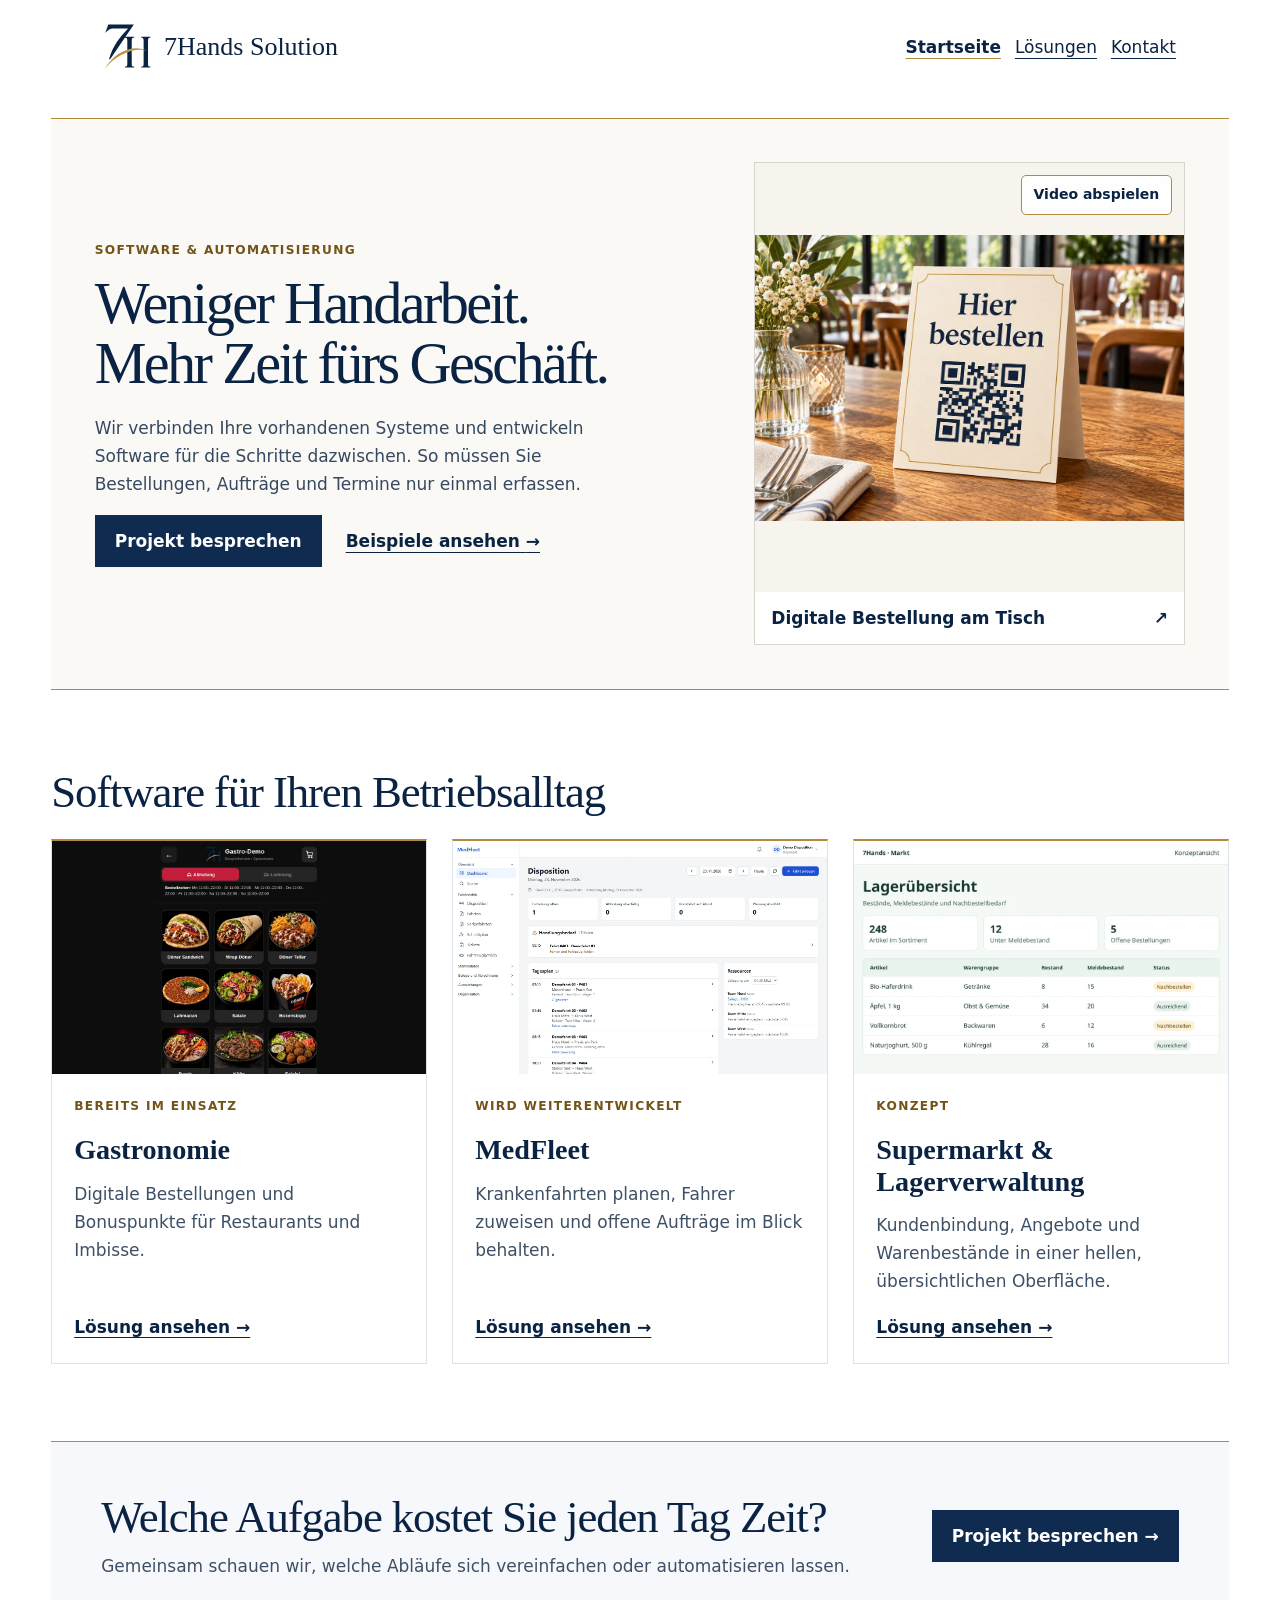
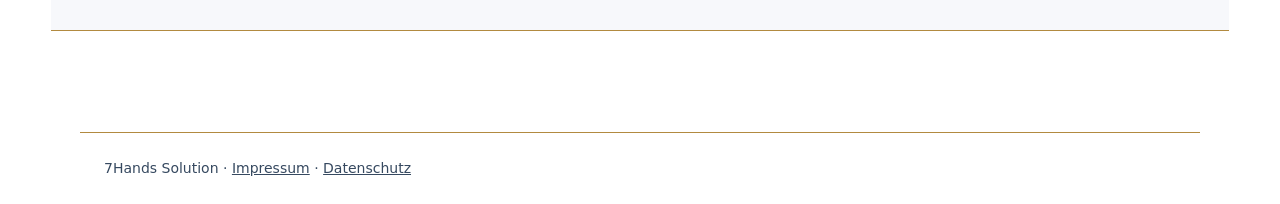
==== index.html @ b8448d6b "Clarify mobile project action and simplify public footers" ====
<!doctype html>
<html lang="de">
<head>
  <meta charset="utf-8">
  <meta name="viewport" content="width=device-width, initial-scale=1">
  <meta name="robots" content="noindex">
  <meta name="theme-color" content="#ffffff">
  <meta name="description" content="Individuelle Software und Automatisierung für Unternehmen verschiedener Branchen.">
  <title>Software & Automatisierung | 7Hands Solution</title>
  <link rel="stylesheet" href="/site.css?v=tisch9-video">
  <link rel="stylesheet" href="/home.css">
  <script src="/demos.js" defer></script>
</head>
<body>
<header>
  <a class="logo" href="/"><img src="/monogram.svg" alt="">7Hands Solution</a>
  <nav aria-label="Hauptnavigation"><a href="/" aria-current="page">Startseite</a><a href="/loesungen.html">Lösungen</a><a href="/kontakt.html">Kontakt</a></nav>
</header>
<main class="showcase">
<section class="home-hero" aria-labelledby="home-title">
    <div class="home-intro">
      <p class="kicker">Software &amp; Automatisierung</p>
      <h1 id="home-title">Weniger Handarbeit.<br>Mehr Zeit fürs Geschäft.</h1>
      <p>Wir verbinden Ihre vorhandenen Systeme und entwickeln Software für die Schritte dazwischen. So müssen Sie Bestellungen, Aufträge und Termine nur einmal erfassen.</p>
      <div class="actions"><a class="button" href="/kontakt.html">Projekt besprechen</a><a class="home-secondary" href="/automatisierung.html#beispiele">Beispiele ansehen <span aria-hidden="true">→</span></a></div>
    </div>
  <div class="hero-image hero-video">
    <video id="bestellvideo" data-demo="gastronomie" muted loop playsinline preload="metadata" poster="/bilder/qr-tisch.webp" width="1080" height="1080" aria-label="Beispiel: QR-Code scannen, ein Gericht für Tisch 9 auswählen und Bestellung 104 an der Theke empfangen.">
      <source src="/videos/digital-bestellen-tisch9.mp4" type="video/mp4">
      <a href="/videos/digital-bestellen-tisch9.mp4">Video zur digitalen Bestellung ansehen</a>
    </video>
    <button class="video-toggle" type="button" data-demo-toggle aria-controls="bestellvideo" hidden>Video pausieren</button>
    <a class="video-link" data-demo-link="gastronomie" href="/gastronomie.html">Digitale Bestellung am Tisch <span aria-hidden="true">↗</span></a>
  </div>
</section>
<section class="home-products"><h2>Software für Ihren Betriebsalltag</h2><div class="product-grid"><article class="product"><a href="/gastronomie.html"><img src="/bilder/gastro-bestellen.webp" alt="Digitale Speisekarte für Gastronomie" loading="lazy" decoding="async"><div><small class="kicker">Bereits im Einsatz</small><h3>Gastronomie</h3><p>Digitale Bestellungen und Bonuspunkte für Restaurants und Imbisse.</p><span class="product-link">Lösung ansehen <span aria-hidden="true">→</span></span></div></a></article><article class="product"><a href="/disposition.html"><img src="/bilder/medfleet-vorschau.webp" alt="Vorschau der Dispositionssoftware MedFleet" loading="lazy" decoding="async"><div><small class="kicker">Wird weiterentwickelt</small><h3>MedFleet</h3><p>Krankenfahrten planen, Fahrer zuweisen und offene Aufträge im Blick behalten.</p><span class="product-link">Lösung ansehen <span aria-hidden="true">→</span></span></div></a></article><article class="product"><a href="/supermarkt.html"><img src="/bilder/markt-lager.webp" alt="Entwurf einer Lagerübersicht für den Einzelhandel" loading="lazy" decoding="async"><div><small class="kicker">Konzept</small><h3>Supermarkt & Lagerverwaltung</h3><p>Kundenbindung, Angebote und Warenbestände in einer hellen, übersichtlichen Oberfläche.</p><span class="product-link">Lösung ansehen <span aria-hidden="true">→</span></span></div></a></article></div></section><section class="end-panel"><div><h2>Welche Aufgabe kostet Sie jeden Tag Zeit?</h2><p>Gemeinsam schauen wir, welche Abläufe sich vereinfachen oder automatisieren lassen.</p></div><a class="button" href="/kontakt.html">Projekt besprechen <span aria-hidden="true">→</span></a></section></main>
<footer>7Hands Solution · <a href="/impressum.html">Impressum</a> · <a href="/datenschutz.html">Datenschutz</a></footer>
</body>
</html>
---- site.css ----
:root{--dark:#fff;--ink:#0b2343;--beige:#102b50;--beige-light:#f7f8fb;--line:#b28a40;--white:#fff}
    *{box-sizing:border-box}
    
    body{margin:0;background:var(--dark);color:var(--ink);font:17px/1.65 system-ui,-apple-system,"Segoe UI",sans-serif}
    header,main,footer{max-width:1120px;margin:auto;padding:24px}
    header{display:flex;justify-content:space-between;align-items:center;flex-wrap:wrap;gap:12px}
    a{color:inherit}
    nav a{margin-right:18px;text-underline-offset:5px}
    nav a:last-child{margin-right:0}
    .logo{font:26px Georgia,serif;color:var(--beige)}
    section{margin-bottom:48px}
    .hero{padding:clamp(26px,7vw,86px);background:radial-gradient(ellipse at top right,#f4f6fa,#fff 65%);border:1px solid #b28a40}
    .hero h1{font:clamp(40px,7vw,82px)/1.04 Georgia,serif;letter-spacing:-.045em;margin:0;max-width:780px}
    .hero p{max-width:600px;color:#364960}
    .button{display:inline-block;background:var(--beige);color:#fff;padding:12px 20px;font-weight:700;text-decoration:none}
    .button:hover{background:#24466e}
    .button.dark{background:var(--ink);color:var(--white)}
    .button.dark:hover{background:#24466e}
    h2{font:clamp(32px,4.8vw,52px)/1.12 Georgia,serif;letter-spacing:-.025em}
    h3{font-size:23px;line-height:1.2;margin:16px 0}
    .custom{background:var(--beige-light);color:var(--ink);padding:clamp(28px,5vw,58px);border:1px solid #b28a40}
    .custom .eyebrow{font-weight:700;font-size:13px;letter-spacing:.12em;text-transform:uppercase}
    .custom h2{font-size:clamp(38px,5.5vw,62px);max-width:860px;margin:18px 0 24px}
    .custom p{max-width:810px;margin-bottom:26px}
    #angebote h2{margin-bottom:27px}
    .grid{display:grid;grid-template-columns:repeat(3,minmax(0,1fr));gap:16px}
    .grid article{background:var(--beige-light);color:var(--ink);border-top:3px solid var(--line);padding:clamp(20px,2.3vw,27px);min-height:315px}
    .grid small{color:#795626;font-weight:750;letter-spacing:.02em}
    .grid p{margin-bottom:0}
    .contact{background:#f7f8fb;border:1px solid #b28a40;padding:clamp(28px,5vw,56px)}
    .contact h2{margin:0 0 20px;font-size:clamp(31px,4.4vw,48px)}
    .contact p{max-width:720px}
    footer{border-top:1px solid #b28a40;font-size:14px;color:#364960}
    a:focus-visible{outline:2px solid currentColor;outline-offset:4px}
    @media(max-width:760px){.grid{grid-template-columns:1fr}.grid article{min-height:0}section{margin-bottom:32px}header,main,footer{padding:18px}.hero{padding:32px 25px}}
    
  
.logo{color:var(--ink);text-decoration:none;display:inline-flex;align-items:center;gap:12px}
.logo img{width:48px;height:auto}
.hero{border:4px double var(--line)}
h1,h2{font-family:Georgia,serif;line-height:1.12}
nav{display:flex;flex-wrap:wrap;gap:14px}
nav a{margin:0}
nav a[aria-current=page]{font-weight:700;text-decoration-color:var(--line)}
.actions{display:flex;flex-wrap:wrap;gap:12px}
.legal{border-top:2px solid var(--line)}
.note{padding:18px;background:var(--beige-light);border-left:4px solid var(--line)}
p{overflow-wrap:anywhere}

.showcase{max-width:1400px;padding-inline:clamp(18px,4vw,52px)}
.showcase h1{font-size:clamp(36px,5.1vw,72px);letter-spacing:-.045em;margin:0}
.showcase h2{margin:0 0 22px;font-size:clamp(28px,3.5vw,46px)}
.showcase section{margin-bottom:clamp(38px,6vw,82px)}
.kicker{font-size:.76rem;font-weight:750;letter-spacing:.11em;text-transform:uppercase;color:#735317;margin:0 0 14px}
.muted,.showcase p:not(.kicker){color:#3e5065}
.feature-hero{display:grid;grid-template-columns:1.05fr 1fr;border:4px double var(--line);background:#f9f9fb}
.feature-copy{padding:clamp(24px,4vw,65px);align-self:center}
.feature-copy p{max-width:44ch}
.feature-copy .actions{margin-top:26px}
.hero-image{position:relative;display:block;min-height:310px;background:#e6dac8;text-decoration:none}
.hero-image img{width:100%;height:100%;object-fit:cover;position:absolute;inset:0}
.hero-image>span{position:absolute;bottom:16px;left:16px;right:16px;padding:10px 14px;display:flex;justify-content:space-between;gap:10px;background:#fff;color:var(--ink);font-weight:650}
.hero-video{min-height:0;align-self:center;background:#f7f4ed}
.hero-video video{display:block;width:100%;height:auto;aspect-ratio:1;object-fit:contain}
.hero-video .video-link{display:flex;justify-content:space-between;gap:10px;padding:12px 16px;background:#fff;color:var(--ink);font-weight:650;text-decoration:none}
.hero-video .video-link:hover{text-decoration:underline;text-underline-offset:4px}
.video-toggle{position:absolute;top:12px;right:12px;border:1px solid var(--line);border-radius:5px;padding:9px 12px;background:rgba(255,255,255,.94);color:var(--ink);font:600 14px/1.4 system-ui,sans-serif;cursor:pointer}
.video-toggle:focus-visible{outline:2px solid var(--ink);outline-offset:3px}
.button.secondary{background:#fff;color:var(--ink);border:1px solid var(--line)}
.button.secondary:hover{background:#f3eee3}
.product-grid{display:grid;grid-template-columns:repeat(3,minmax(0,1fr));gap:clamp(14px,2vw,28px)}
.product{border:1px solid #dce2ea;border-top:2px solid var(--line);min-width:0;background:white}
.product>a{display:flex;flex-direction:column;height:100%;text-decoration:none}
.product>a>div{padding:22px;display:flex;flex-direction:column;flex:1}
.product img{width:100%;display:block;aspect-ratio:16/10;object-fit:cover;object-position:top;background:#f1f3f7}
.product h3{margin:4px 0;font:600 clamp(22px,2.2vw,31px)/1.12 Georgia,serif}
.product p{margin:10px 0 18px}
.product-link{margin-top:auto;font-weight:700;text-decoration:underline;text-underline-offset:4px}
.product a:hover .product-link{color:#735317}
.end-panel{display:flex;align-items:center;justify-content:space-between;gap:22px;flex-wrap:wrap;padding:clamp(22px,4vw,50px);background:#f7f8fb;border-block:1px solid var(--line)}
.end-panel h2,.end-panel p{margin:0}
.end-panel p{margin-top:10px}
.page-intro{border-bottom:1px solid var(--line);padding:clamp(15px,3vw,45px) 0 26px;margin-bottom:34px}
.page-intro>p:last-child{max-width:68ch;margin-bottom:0}
.screens{display:grid;grid-template-columns:repeat(2,minmax(0,1fr));gap:22px}
.screens figure{margin:0;min-width:0;border:1px solid #dce2ea}
.screens figure>a{display:grid;place-items:center;background:#eef1f5;aspect-ratio:16/11;overflow:hidden}
.screens img{display:block;width:100%;height:100%;object-fit:contain;min-height:0;min-width:0}
.screens figcaption{padding:16px 20px}
.screens h3,.screens p{margin:4px 0}
@media(max-width:920px){.feature-hero{grid-template-columns:1fr}.product-grid{grid-template-columns:repeat(2,minmax(0,1fr))}}
@media(max-width:600px){.product-grid,.screens{grid-template-columns:1fr}.hero-image{min-height:245px}}
---- home.css ----
.home-hero {
  display: grid;
  grid-template-columns: minmax(0, 1.2fr) minmax(0, .85fr);
  align-items: center;
  gap: clamp(28px, 4vw, 64px);
  padding: clamp(24px, 3.4vw, 48px);
  background: #faf9f6;
  border-block: 1px solid var(--line);
}
.home-intro h1 {
  margin: 12px 0 20px;
  font: clamp(42px, 4.55vw, 68px)/1.03 Georgia, serif;
  letter-spacing: -.045em;
  text-wrap: balance;
}
.home-intro > p:not(.kicker) { max-width: 49ch; color: #364960; }
.home-intro .actions { align-items: center; column-gap: 24px; }
.home-secondary { font-weight: 650; text-underline-offset: 5px; }
.home-hero .hero-video { width: 100%; min-height: 0; border: 1px solid #d8d5cf; }
.contact .contact-options { display: grid; gap: 8px; margin: 24px 0 0; }
.contact-options a { overflow-wrap: anywhere; text-underline-offset: 4px; }
@media (max-width: 760px) {
  .home-hero { grid-template-columns: minmax(0, 1fr); padding: 24px 18px 18px; }
  .home-hero .hero-video { max-width: 460px; justify-self: center; }
  .home-intro .actions { flex-direction: column; align-items: flex-start; gap: 10px; }
  .home-intro h1 { font-size: clamp(36px, 8vw, 52px); }
}
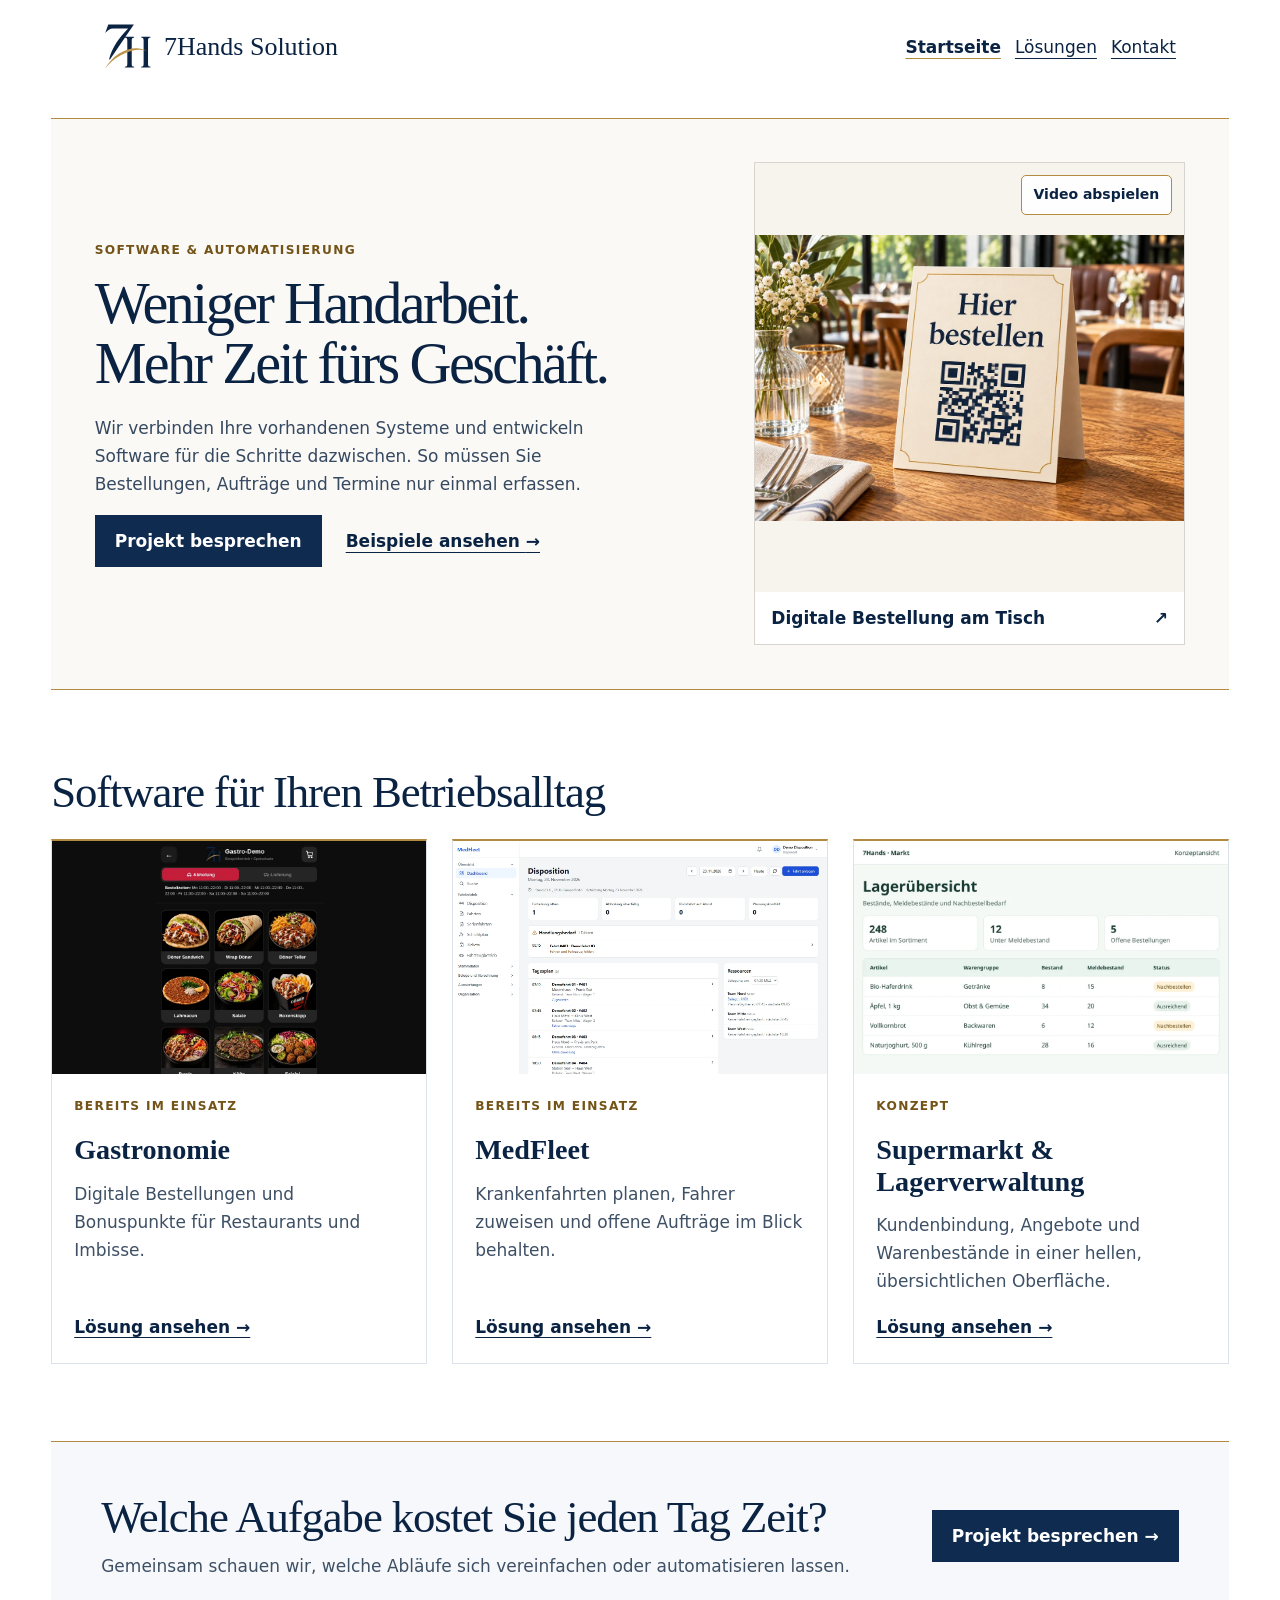
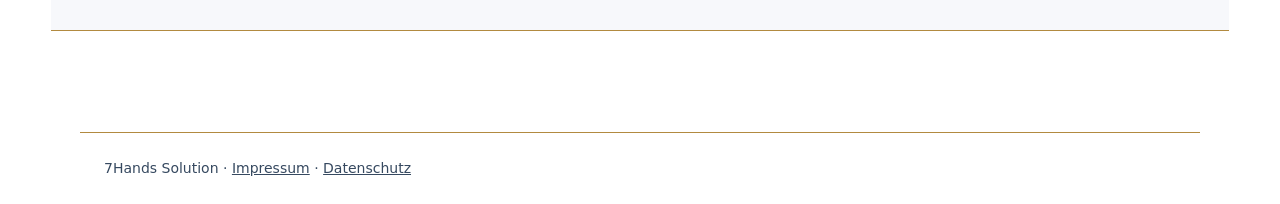
==== commit 59e0630e: "Present captioned product tours on detail pages and mark MedFleet in use" ====
--- a/index.html
+++ b/index.html
@@ -33,7 +33,7 @@
     <a class="video-link" data-demo-link="gastronomie" href="/gastronomie.html">Digitale Bestellung am Tisch <span aria-hidden="true">↗</span></a>
   </div>
 </section>
-<section class="home-products"><h2>Software für Ihren Betriebsalltag</h2><div class="product-grid"><article class="product"><a href="/gastronomie.html"><img src="/bilder/gastro-bestellen.webp" alt="Digitale Speisekarte für Gastronomie" loading="lazy" decoding="async"><div><small class="kicker">Bereits im Einsatz</small><h3>Gastronomie</h3><p>Digitale Bestellungen und Bonuspunkte für Restaurants und Imbisse.</p><span class="product-link">Lösung ansehen <span aria-hidden="true">→</span></span></div></a></article><article class="product"><a href="/disposition.html"><img src="/bilder/medfleet-vorschau.webp" alt="Vorschau der Dispositionssoftware MedFleet" loading="lazy" decoding="async"><div><small class="kicker">Wird weiterentwickelt</small><h3>MedFleet</h3><p>Krankenfahrten planen, Fahrer zuweisen und offene Aufträge im Blick behalten.</p><span class="product-link">Lösung ansehen <span aria-hidden="true">→</span></span></div></a></article><article class="product"><a href="/supermarkt.html"><img src="/bilder/markt-lager.webp" alt="Entwurf einer Lagerübersicht für den Einzelhandel" loading="lazy" decoding="async"><div><small class="kicker">Konzept</small><h3>Supermarkt & Lagerverwaltung</h3><p>Kundenbindung, Angebote und Warenbestände in einer hellen, übersichtlichen Oberfläche.</p><span class="product-link">Lösung ansehen <span aria-hidden="true">→</span></span></div></a></article></div></section><section class="end-panel"><div><h2>Welche Aufgabe kostet Sie jeden Tag Zeit?</h2><p>Gemeinsam schauen wir, welche Abläufe sich vereinfachen oder automatisieren lassen.</p></div><a class="button" href="/kontakt.html">Projekt besprechen <span aria-hidden="true">→</span></a></section></main>
+<section class="home-products"><h2>Software für Ihren Betriebsalltag</h2><div class="product-grid"><article class="product"><a href="/gastronomie.html"><img src="/bilder/gastro-bestellen.webp" alt="Digitale Speisekarte für Gastronomie" loading="lazy" decoding="async"><div><small class="kicker">Bereits im Einsatz</small><h3>Gastronomie</h3><p>Digitale Bestellungen und Bonuspunkte für Restaurants und Imbisse.</p><span class="product-link">Lösung ansehen <span aria-hidden="true">→</span></span></div></a></article><article class="product"><a href="/disposition.html"><img src="/bilder/medfleet-vorschau.webp" alt="Vorschau der Dispositionssoftware MedFleet" loading="lazy" decoding="async"><div><small class="kicker">Bereits im Einsatz</small><h3>MedFleet</h3><p>Krankenfahrten planen, Fahrer zuweisen und offene Aufträge im Blick behalten.</p><span class="product-link">Lösung ansehen <span aria-hidden="true">→</span></span></div></a></article><article class="product"><a href="/supermarkt.html"><img src="/bilder/markt-lager.webp" alt="Entwurf einer Lagerübersicht für den Einzelhandel" loading="lazy" decoding="async"><div><small class="kicker">Konzept</small><h3>Supermarkt & Lagerverwaltung</h3><p>Kundenbindung, Angebote und Warenbestände in einer hellen, übersichtlichen Oberfläche.</p><span class="product-link">Lösung ansehen <span aria-hidden="true">→</span></span></div></a></article></div></section><section class="end-panel"><div><h2>Welche Aufgabe kostet Sie jeden Tag Zeit?</h2><p>Gemeinsam schauen wir, welche Abläufe sich vereinfachen oder automatisieren lassen.</p></div><a class="button" href="/kontakt.html">Projekt besprechen <span aria-hidden="true">→</span></a></section></main>
 <footer>7Hands Solution · <a href="/impressum.html">Impressum</a> · <a href="/datenschutz.html">Datenschutz</a></footer>
 </body>
 </html>
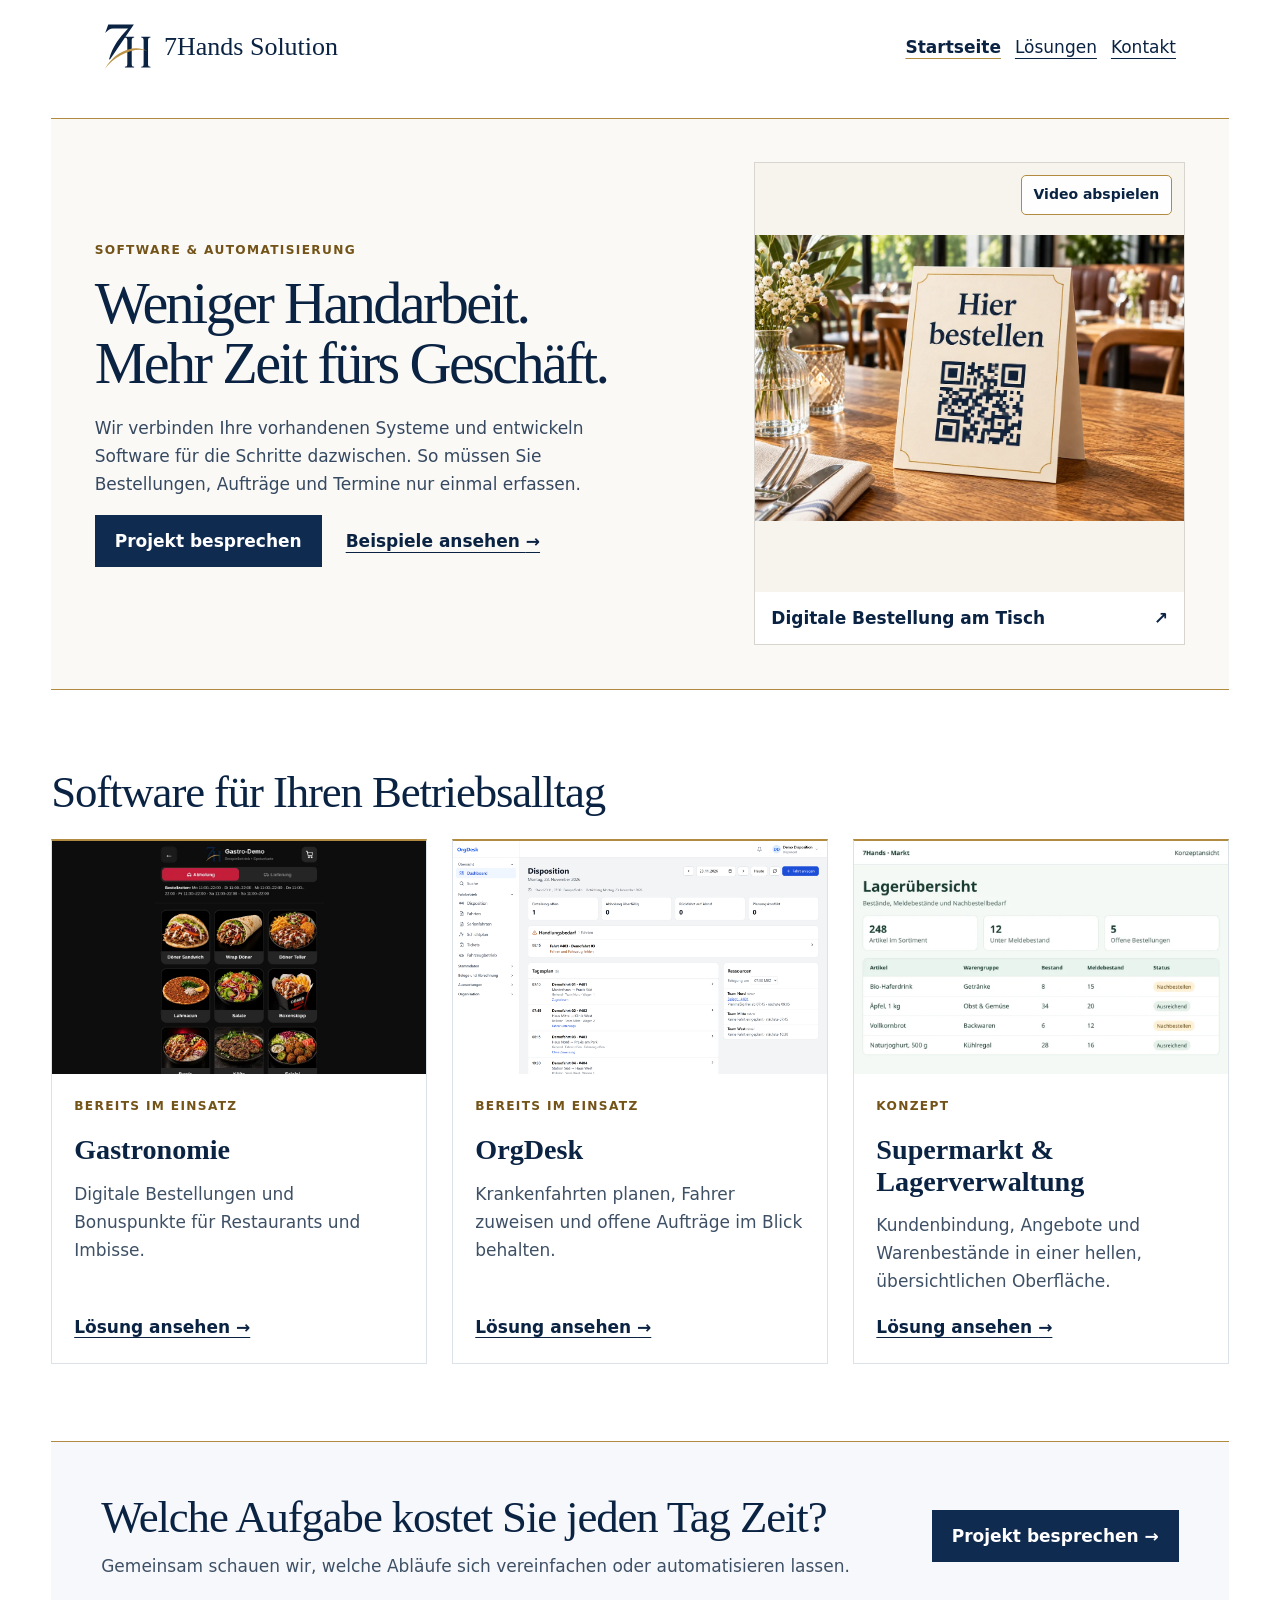
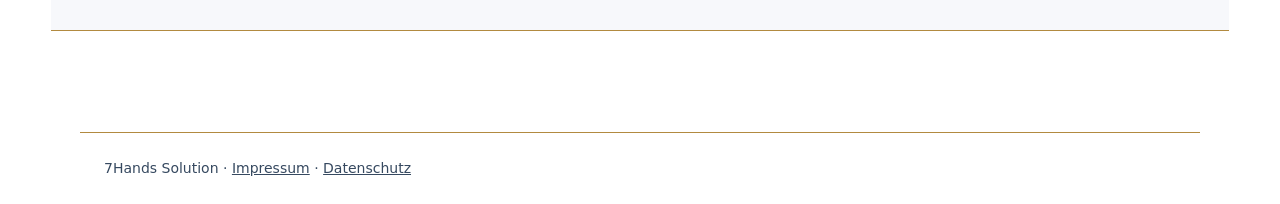
==== commit 5228b9af: "Rename dispatch product to OrgDesk and replace zooms with sharp Full HD scenes" ====
--- a/index.html
+++ b/index.html
@@ -33,7 +33,7 @@
     <a class="video-link" data-demo-link="gastronomie" href="/gastronomie.html">Digitale Bestellung am Tisch <span aria-hidden="true">↗</span></a>
   </div>
 </section>
-<section class="home-products"><h2>Software für Ihren Betriebsalltag</h2><div class="product-grid"><article class="product"><a href="/gastronomie.html"><img src="/bilder/gastro-bestellen.webp" alt="Digitale Speisekarte für Gastronomie" loading="lazy" decoding="async"><div><small class="kicker">Bereits im Einsatz</small><h3>Gastronomie</h3><p>Digitale Bestellungen und Bonuspunkte für Restaurants und Imbisse.</p><span class="product-link">Lösung ansehen <span aria-hidden="true">→</span></span></div></a></article><article class="product"><a href="/disposition.html"><img src="/bilder/medfleet-vorschau.webp" alt="Vorschau der Dispositionssoftware MedFleet" loading="lazy" decoding="async"><div><small class="kicker">Bereits im Einsatz</small><h3>MedFleet</h3><p>Krankenfahrten planen, Fahrer zuweisen und offene Aufträge im Blick behalten.</p><span class="product-link">Lösung ansehen <span aria-hidden="true">→</span></span></div></a></article><article class="product"><a href="/supermarkt.html"><img src="/bilder/markt-lager.webp" alt="Entwurf einer Lagerübersicht für den Einzelhandel" loading="lazy" decoding="async"><div><small class="kicker">Konzept</small><h3>Supermarkt & Lagerverwaltung</h3><p>Kundenbindung, Angebote und Warenbestände in einer hellen, übersichtlichen Oberfläche.</p><span class="product-link">Lösung ansehen <span aria-hidden="true">→</span></span></div></a></article></div></section><section class="end-panel"><div><h2>Welche Aufgabe kostet Sie jeden Tag Zeit?</h2><p>Gemeinsam schauen wir, welche Abläufe sich vereinfachen oder automatisieren lassen.</p></div><a class="button" href="/kontakt.html">Projekt besprechen <span aria-hidden="true">→</span></a></section></main>
+<section class="home-products"><h2>Software für Ihren Betriebsalltag</h2><div class="product-grid"><article class="product"><a href="/gastronomie.html"><img src="/bilder/gastro-bestellen.webp" alt="Digitale Speisekarte für Gastronomie" loading="lazy" decoding="async"><div><small class="kicker">Bereits im Einsatz</small><h3>Gastronomie</h3><p>Digitale Bestellungen und Bonuspunkte für Restaurants und Imbisse.</p><span class="product-link">Lösung ansehen <span aria-hidden="true">→</span></span></div></a></article><article class="product"><a href="/disposition.html"><img src="/bilder/orgdesk-vorschau.webp" alt="Vorschau der Dispositionssoftware OrgDesk" loading="lazy" decoding="async"><div><small class="kicker">Bereits im Einsatz</small><h3>OrgDesk</h3><p>Krankenfahrten planen, Fahrer zuweisen und offene Aufträge im Blick behalten.</p><span class="product-link">Lösung ansehen <span aria-hidden="true">→</span></span></div></a></article><article class="product"><a href="/supermarkt.html"><img src="/bilder/markt-lager.webp" alt="Entwurf einer Lagerübersicht für den Einzelhandel" loading="lazy" decoding="async"><div><small class="kicker">Konzept</small><h3>Supermarkt & Lagerverwaltung</h3><p>Kundenbindung, Angebote und Warenbestände in einer hellen, übersichtlichen Oberfläche.</p><span class="product-link">Lösung ansehen <span aria-hidden="true">→</span></span></div></a></article></div></section><section class="end-panel"><div><h2>Welche Aufgabe kostet Sie jeden Tag Zeit?</h2><p>Gemeinsam schauen wir, welche Abläufe sich vereinfachen oder automatisieren lassen.</p></div><a class="button" href="/kontakt.html">Projekt besprechen <span aria-hidden="true">→</span></a></section></main>
 <footer>7Hands Solution · <a href="/impressum.html">Impressum</a> · <a href="/datenschutz.html">Datenschutz</a></footer>
 </body>
 </html>
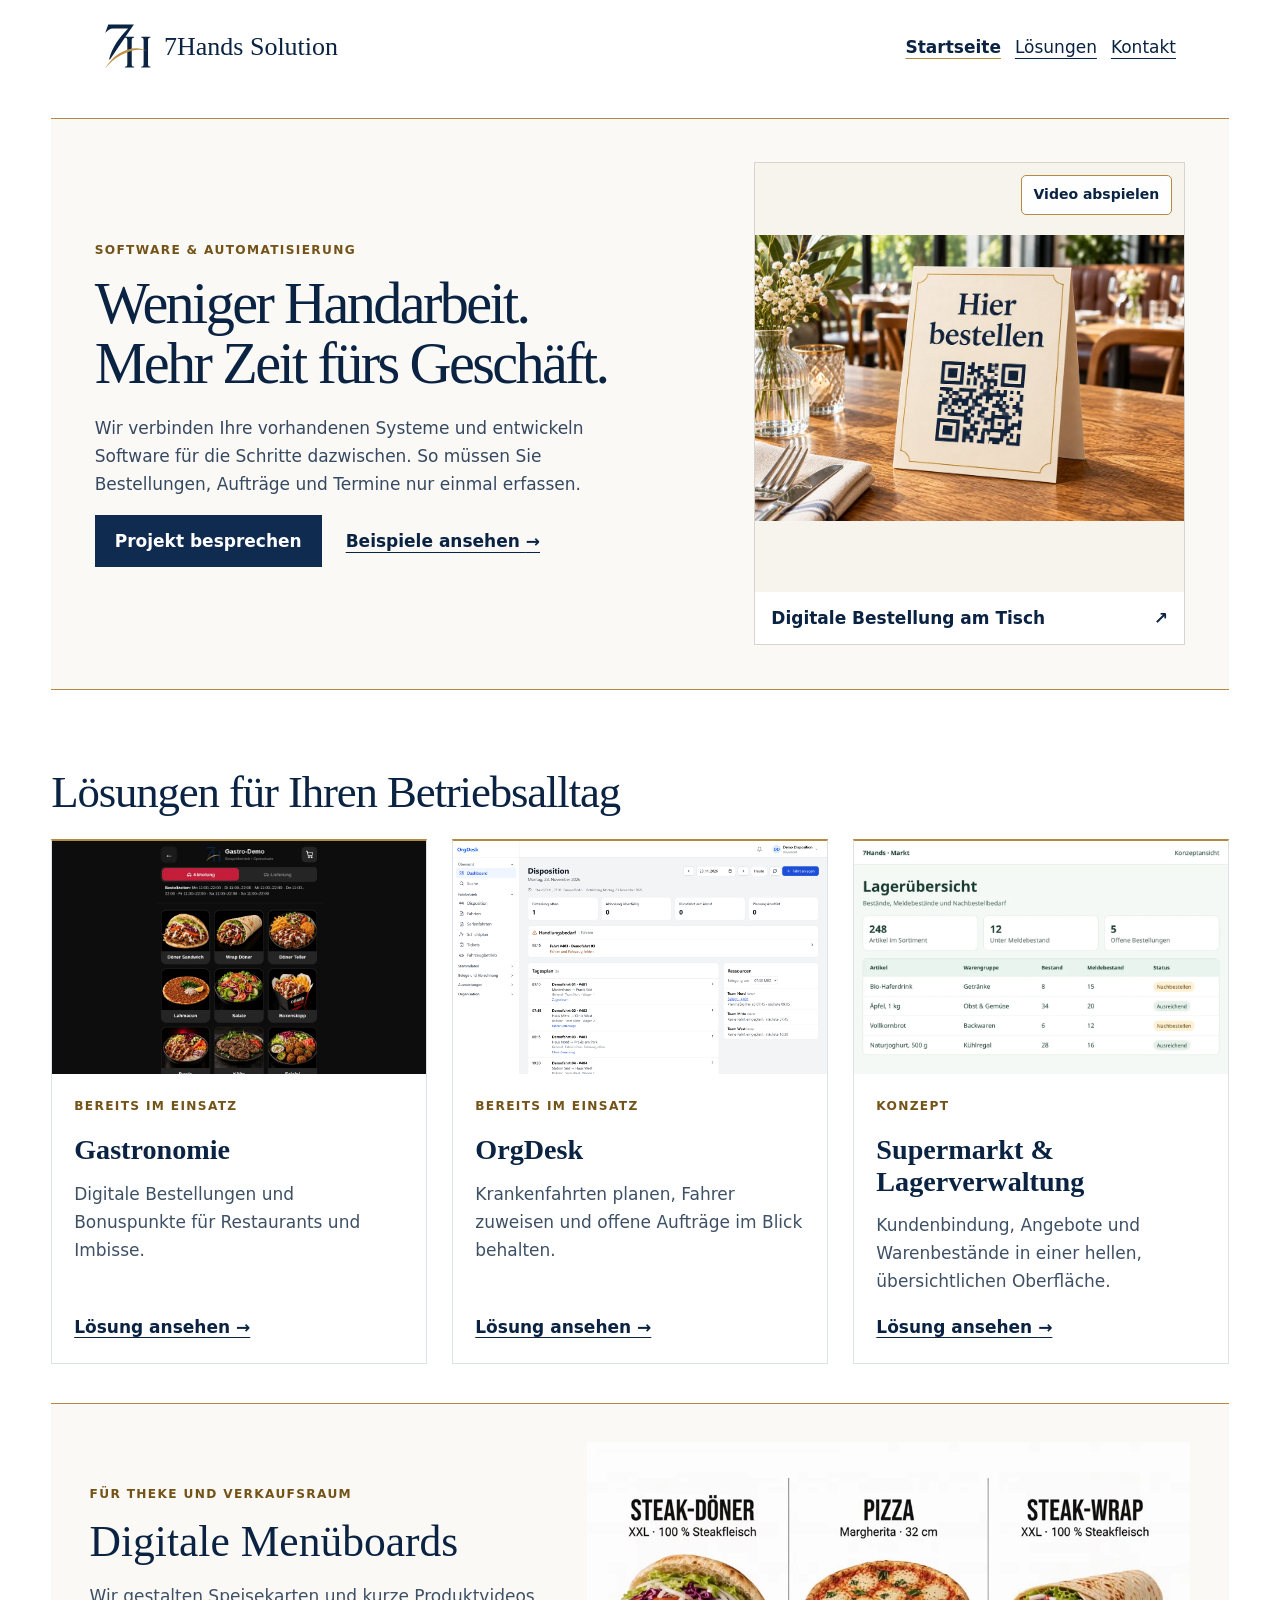
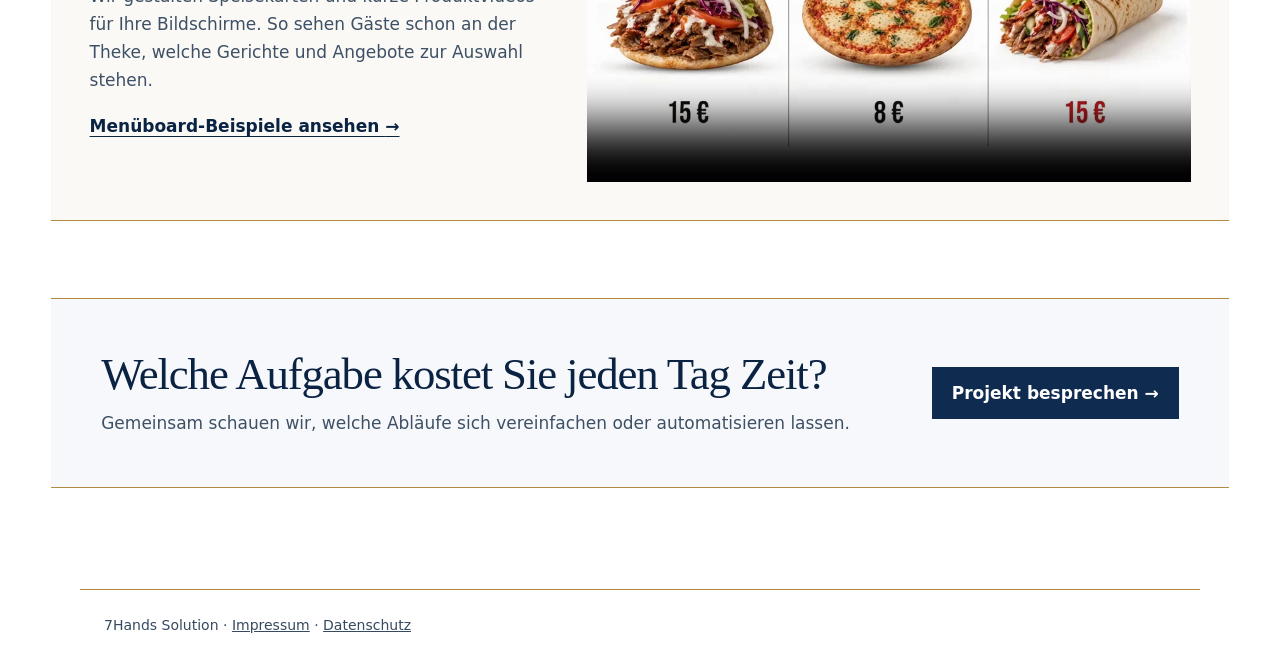
==== commit 26952283: "Present digital menu boards as a fourth offering with anonymized video examples" ====
--- a/index.html
+++ b/index.html
@@ -8,7 +8,7 @@
   <meta name="description" content="Individuelle Software und Automatisierung für Unternehmen verschiedener Branchen.">
   <title>Software & Automatisierung | 7Hands Solution</title>
   <link rel="stylesheet" href="/site.css?v=tisch9-video">
-  <link rel="stylesheet" href="/home.css">
+  <link rel="stylesheet" href="/home.css?v=menueboards">
   <script src="/demos.js" defer></script>
 </head>
 <body>
@@ -33,7 +33,21 @@
     <a class="video-link" data-demo-link="gastronomie" href="/gastronomie.html">Digitale Bestellung am Tisch <span aria-hidden="true">↗</span></a>
   </div>
 </section>
-<section class="home-products"><h2>Software für Ihren Betriebsalltag</h2><div class="product-grid"><article class="product"><a href="/gastronomie.html"><img src="/bilder/gastro-bestellen.webp" alt="Digitale Speisekarte für Gastronomie" loading="lazy" decoding="async"><div><small class="kicker">Bereits im Einsatz</small><h3>Gastronomie</h3><p>Digitale Bestellungen und Bonuspunkte für Restaurants und Imbisse.</p><span class="product-link">Lösung ansehen <span aria-hidden="true">→</span></span></div></a></article><article class="product"><a href="/disposition.html"><img src="/bilder/orgdesk-vorschau.webp" alt="Vorschau der Dispositionssoftware OrgDesk" loading="lazy" decoding="async"><div><small class="kicker">Bereits im Einsatz</small><h3>OrgDesk</h3><p>Krankenfahrten planen, Fahrer zuweisen und offene Aufträge im Blick behalten.</p><span class="product-link">Lösung ansehen <span aria-hidden="true">→</span></span></div></a></article><article class="product"><a href="/supermarkt.html"><img src="/bilder/markt-lager.webp" alt="Entwurf einer Lagerübersicht für den Einzelhandel" loading="lazy" decoding="async"><div><small class="kicker">Konzept</small><h3>Supermarkt & Lagerverwaltung</h3><p>Kundenbindung, Angebote und Warenbestände in einer hellen, übersichtlichen Oberfläche.</p><span class="product-link">Lösung ansehen <span aria-hidden="true">→</span></span></div></a></article></div></section><section class="end-panel"><div><h2>Welche Aufgabe kostet Sie jeden Tag Zeit?</h2><p>Gemeinsam schauen wir, welche Abläufe sich vereinfachen oder automatisieren lassen.</p></div><a class="button" href="/kontakt.html">Projekt besprechen <span aria-hidden="true">→</span></a></section></main>
+<section class="home-products"><h2>Lösungen für Ihren Betriebsalltag</h2><div class="product-grid"><article class="product"><a href="/gastronomie.html"><img src="/bilder/gastro-bestellen.webp" alt="Digitale Speisekarte für Gastronomie" loading="lazy" decoding="async"><div><small class="kicker">Bereits im Einsatz</small><h3>Gastronomie</h3><p>Digitale Bestellungen und Bonuspunkte für Restaurants und Imbisse.</p><span class="product-link">Lösung ansehen <span aria-hidden="true">→</span></span></div></a></article><article class="product"><a href="/disposition.html"><img src="/bilder/orgdesk-vorschau.webp" alt="Vorschau der Dispositionssoftware OrgDesk" loading="lazy" decoding="async"><div><small class="kicker">Bereits im Einsatz</small><h3>OrgDesk</h3><p>Krankenfahrten planen, Fahrer zuweisen und offene Aufträge im Blick behalten.</p><span class="product-link">Lösung ansehen <span aria-hidden="true">→</span></span></div></a></article><article class="product"><a href="/supermarkt.html"><img src="/bilder/markt-lager.webp" alt="Entwurf einer Lagerübersicht für den Einzelhandel" loading="lazy" decoding="async"><div><small class="kicker">Konzept</small><h3>Supermarkt & Lagerverwaltung</h3><p>Kundenbindung, Angebote und Warenbestände in einer hellen, übersichtlichen Oberfläche.</p><span class="product-link">Lösung ansehen <span aria-hidden="true">→</span></span></div></a></article></div>
+  <article class="board-feature" id="menueboards">
+    <div class="board-feature-copy">
+      <p class="kicker">Für Theke und Verkaufsraum</p>
+      <h3>Digitale Menüboards</h3>
+      <p>Wir gestalten Speisekarten und kurze Produktvideos für Ihre Bildschirme. So sehen Gäste schon an der Theke, welche Gerichte und Angebote zur Auswahl stehen.</p>
+      <a class="product-link" href="/menueboards.html">Menüboard-Beispiele ansehen <span aria-hidden="true">→</span></a>
+    </div>
+    <video controls muted loop playsinline preload="metadata" width="960" height="540" data-demo="menueboards-start" id="menueboards-start" poster="/bilder/menueboards-start.webp" aria-label="Beispielvideo für ein digitales Menüboard">
+      <source src="/videos/menueboards-start.mp4" type="video/mp4">
+      <a href="/videos/menueboards-start.mp4">Menüboard-Video öffnen</a>
+    </video>
+  </article>
+</section>
+<section class="end-panel"><div><h2>Welche Aufgabe kostet Sie jeden Tag Zeit?</h2><p>Gemeinsam schauen wir, welche Abläufe sich vereinfachen oder automatisieren lassen.</p></div><a class="button" href="/kontakt.html">Projekt besprechen <span aria-hidden="true">→</span></a></section></main>
 <footer>7Hands Solution · <a href="/impressum.html">Impressum</a> · <a href="/datenschutz.html">Datenschutz</a></footer>
 </body>
 </html>
--- a/home.css
+++ b/home.css
@@ -25,3 +25,20 @@
   .home-intro .actions { flex-direction: column; align-items: flex-start; gap: 10px; }
   .home-intro h1 { font-size: clamp(36px, 8vw, 52px); }
 }
+
+.board-feature {
+  display: grid;
+  grid-template-columns: minmax(0, .85fr) minmax(0, 1.15fr);
+  align-items: center;
+  gap: clamp(20px, 4vw, 60px);
+  margin-top: clamp(20px, 3vw, 40px);
+  padding: clamp(18px, 3vw, 40px);
+  border-block: 1px solid var(--line);
+  background: #faf9f6;
+}
+.board-feature h3 { font: 500 clamp(30px, 3.4vw, 46px)/1.08 Georgia, serif; margin: 0; }
+.board-feature-copy > p:not(.kicker) { max-width: 46ch; }
+.board-feature video { display: block; width: 100%; height: auto; max-height: 68vh; background: #10151a; }
+@media(max-width: 760px) {
+  .board-feature { grid-template-columns: minmax(0, 1fr); }
+}
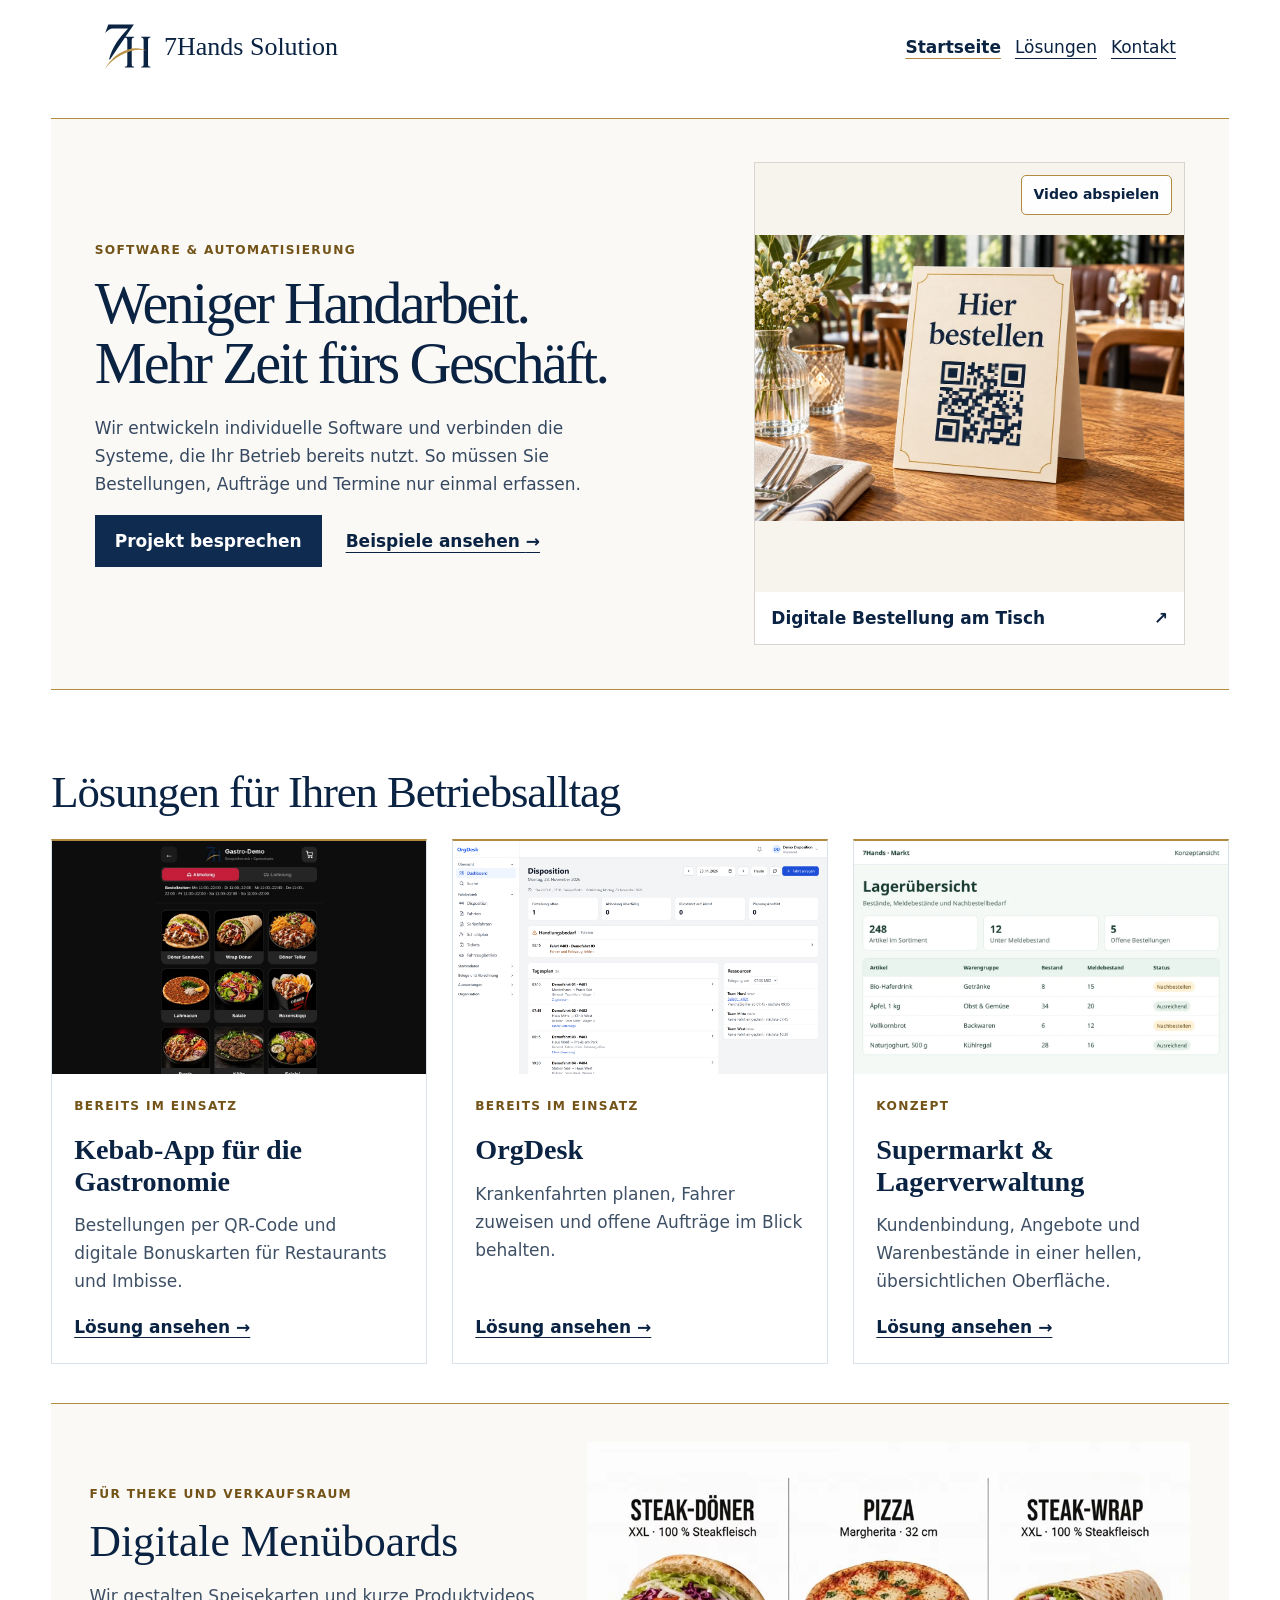
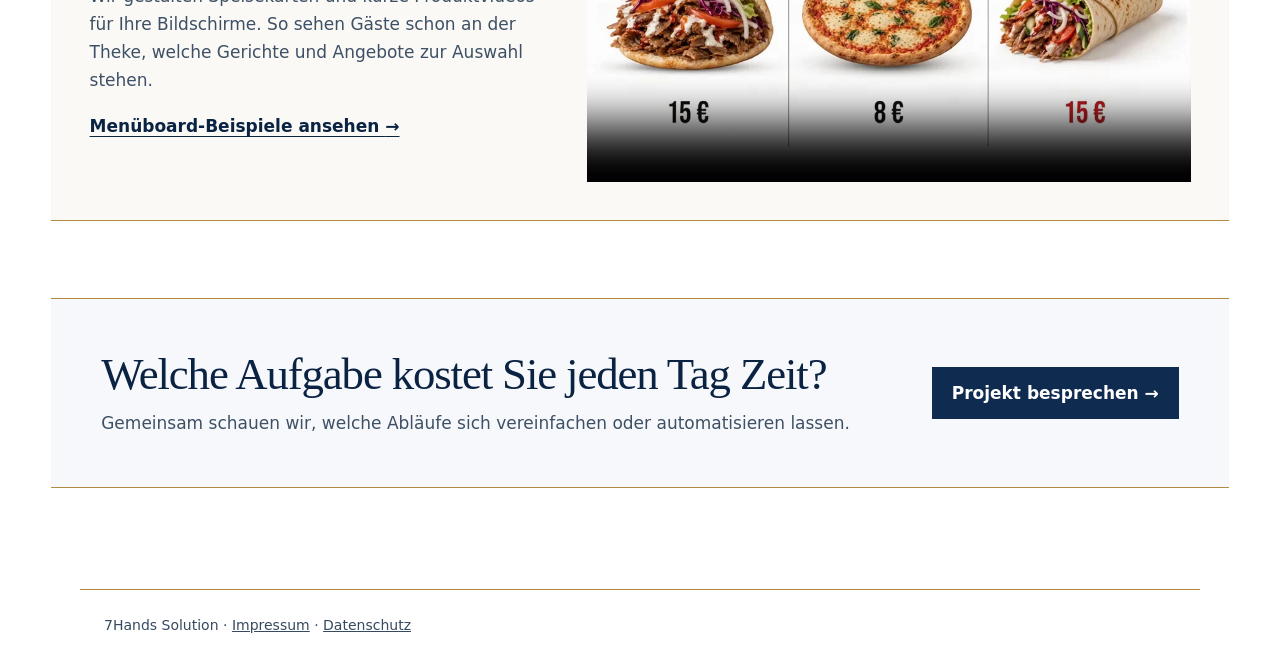
==== commit de7e7b83: "Enable search indexing, add sitemap and publish provider information" ====
--- a/index.html
+++ b/index.html
@@ -3,10 +3,10 @@
 <head>
   <meta charset="utf-8">
   <meta name="viewport" content="width=device-width, initial-scale=1">
-  <meta name="robots" content="noindex">
+  <link rel="canonical" href="https://7hands-solution.de/">
   <meta name="theme-color" content="#ffffff">
-  <meta name="description" content="Individuelle Software und Automatisierung für Unternehmen verschiedener Branchen.">
-  <title>Software & Automatisierung | 7Hands Solution</title>
+  <meta name="description" content="7Hands Solution entwickelt Software für betriebliche Abläufe. Entdecken Sie QR-Bestellungen, digitale Menüboards, Krankenfahrtendisposition und Lagerverwaltung.">
+  <title>Individuelle Software und Automatisierung | 7Hands Solution</title>
   <link rel="stylesheet" href="/site.css?v=tisch9-video">
   <link rel="stylesheet" href="/home.css?v=menueboards">
   <script src="/demos.js" defer></script>
@@ -21,7 +21,7 @@
     <div class="home-intro">
       <p class="kicker">Software &amp; Automatisierung</p>
       <h1 id="home-title">Weniger Handarbeit.<br>Mehr Zeit fürs Geschäft.</h1>
-      <p>Wir verbinden Ihre vorhandenen Systeme und entwickeln Software für die Schritte dazwischen. So müssen Sie Bestellungen, Aufträge und Termine nur einmal erfassen.</p>
+      <p>Wir entwickeln individuelle Software und verbinden die Systeme, die Ihr Betrieb bereits nutzt. So müssen Sie Bestellungen, Aufträge und Termine nur einmal erfassen.</p>
       <div class="actions"><a class="button" href="/kontakt.html">Projekt besprechen</a><a class="home-secondary" href="/automatisierung.html#beispiele">Beispiele ansehen <span aria-hidden="true">→</span></a></div>
     </div>
   <div class="hero-image hero-video">
@@ -33,7 +33,7 @@
     <a class="video-link" data-demo-link="gastronomie" href="/gastronomie.html">Digitale Bestellung am Tisch <span aria-hidden="true">↗</span></a>
   </div>
 </section>
-<section class="home-products"><h2>Lösungen für Ihren Betriebsalltag</h2><div class="product-grid"><article class="product"><a href="/gastronomie.html"><img src="/bilder/gastro-bestellen.webp" alt="Digitale Speisekarte für Gastronomie" loading="lazy" decoding="async"><div><small class="kicker">Bereits im Einsatz</small><h3>Gastronomie</h3><p>Digitale Bestellungen und Bonuspunkte für Restaurants und Imbisse.</p><span class="product-link">Lösung ansehen <span aria-hidden="true">→</span></span></div></a></article><article class="product"><a href="/disposition.html"><img src="/bilder/orgdesk-vorschau.webp" alt="Vorschau der Dispositionssoftware OrgDesk" loading="lazy" decoding="async"><div><small class="kicker">Bereits im Einsatz</small><h3>OrgDesk</h3><p>Krankenfahrten planen, Fahrer zuweisen und offene Aufträge im Blick behalten.</p><span class="product-link">Lösung ansehen <span aria-hidden="true">→</span></span></div></a></article><article class="product"><a href="/supermarkt.html"><img src="/bilder/markt-lager.webp" alt="Entwurf einer Lagerübersicht für den Einzelhandel" loading="lazy" decoding="async"><div><small class="kicker">Konzept</small><h3>Supermarkt & Lagerverwaltung</h3><p>Kundenbindung, Angebote und Warenbestände in einer hellen, übersichtlichen Oberfläche.</p><span class="product-link">Lösung ansehen <span aria-hidden="true">→</span></span></div></a></article></div>
+<section class="home-products"><h2>Lösungen für Ihren Betriebsalltag</h2><div class="product-grid"><article class="product"><a href="/gastronomie.html"><img src="/bilder/gastro-bestellen.webp" alt="Digitale Speisekarte für Gastronomie" loading="lazy" decoding="async"><div><small class="kicker">Bereits im Einsatz</small><h3>Kebab-App für die Gastronomie</h3><p>Bestellungen per QR-Code und digitale Bonuskarten für Restaurants und Imbisse.</p><span class="product-link">Lösung ansehen <span aria-hidden="true">→</span></span></div></a></article><article class="product"><a href="/disposition.html"><img src="/bilder/orgdesk-vorschau.webp" alt="Vorschau der Dispositionssoftware OrgDesk" loading="lazy" decoding="async"><div><small class="kicker">Bereits im Einsatz</small><h3>OrgDesk</h3><p>Krankenfahrten planen, Fahrer zuweisen und offene Aufträge im Blick behalten.</p><span class="product-link">Lösung ansehen <span aria-hidden="true">→</span></span></div></a></article><article class="product"><a href="/supermarkt.html"><img src="/bilder/markt-lager.webp" alt="Entwurf einer Lagerübersicht für den Einzelhandel" loading="lazy" decoding="async"><div><small class="kicker">Konzept</small><h3>Supermarkt & Lagerverwaltung</h3><p>Kundenbindung, Angebote und Warenbestände in einer hellen, übersichtlichen Oberfläche.</p><span class="product-link">Lösung ansehen <span aria-hidden="true">→</span></span></div></a></article></div>
   <article class="board-feature" id="menueboards">
     <div class="board-feature-copy">
       <p class="kicker">Für Theke und Verkaufsraum</p>
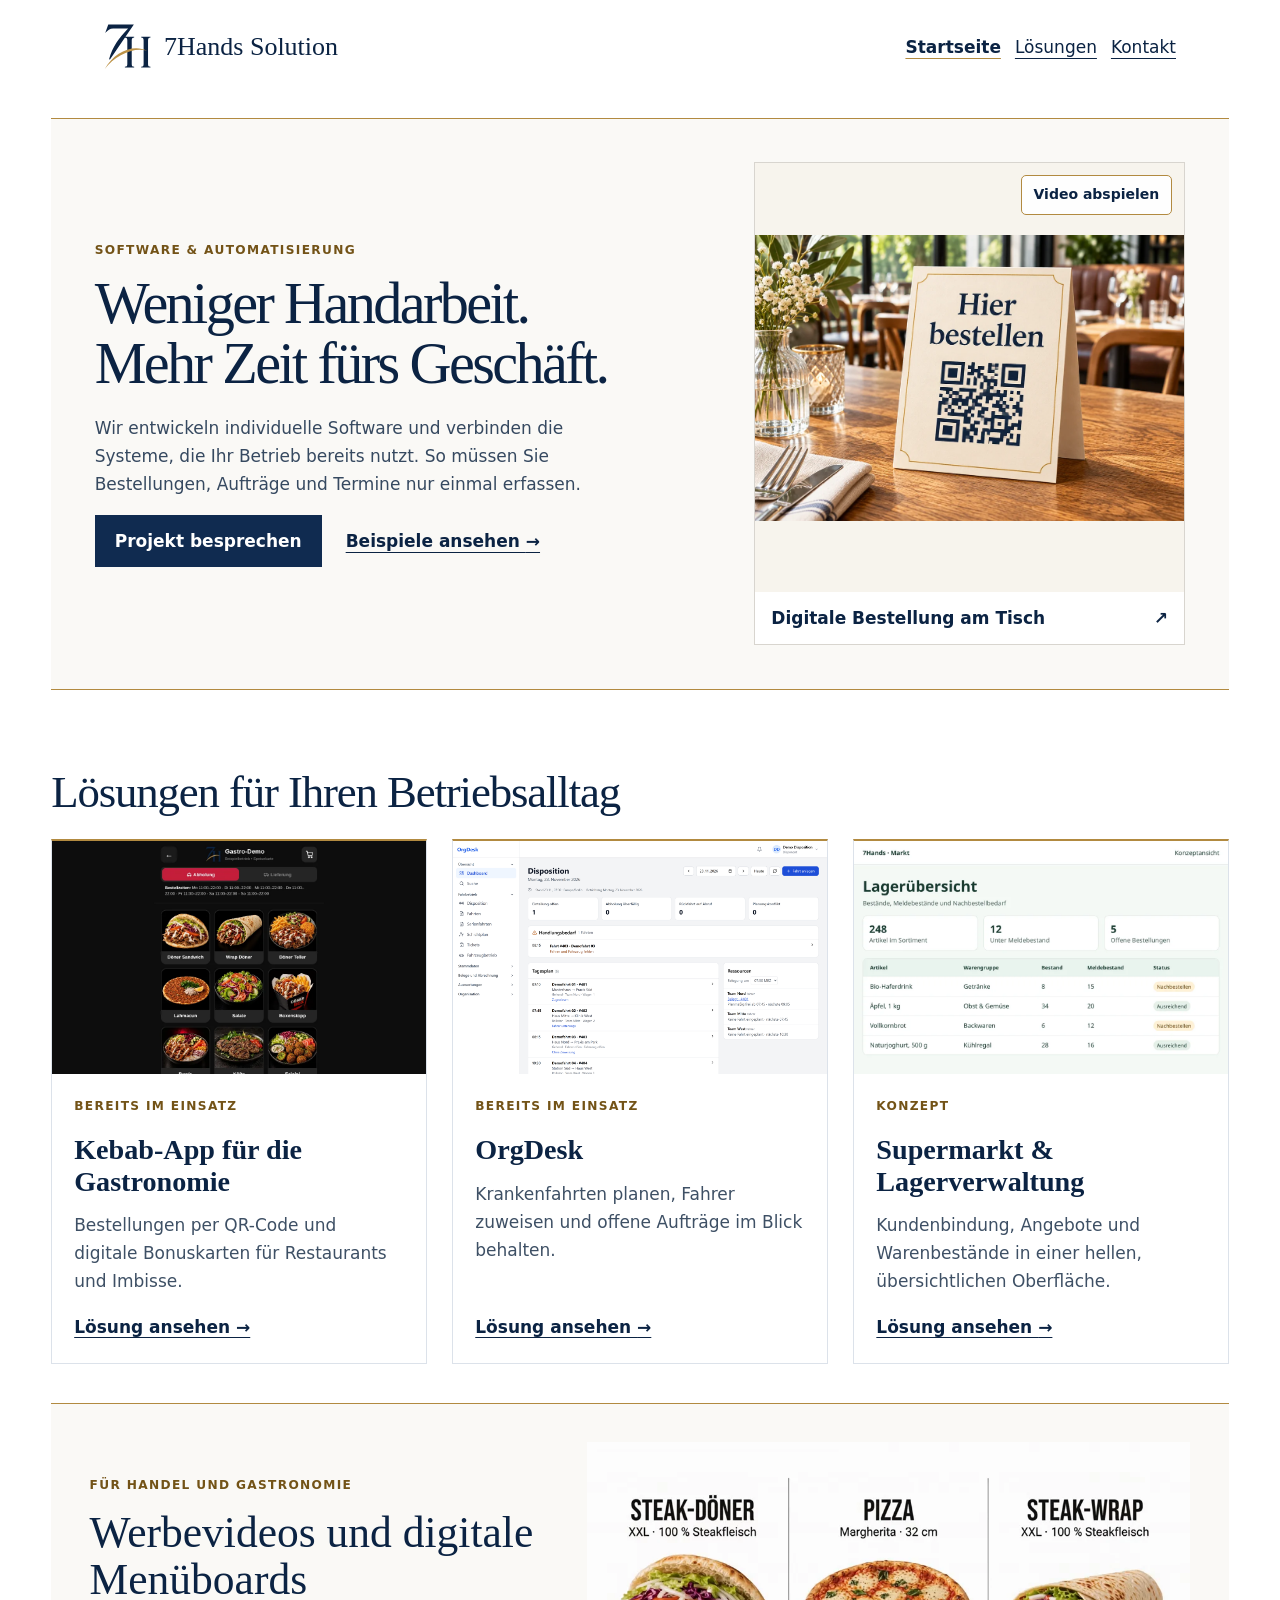
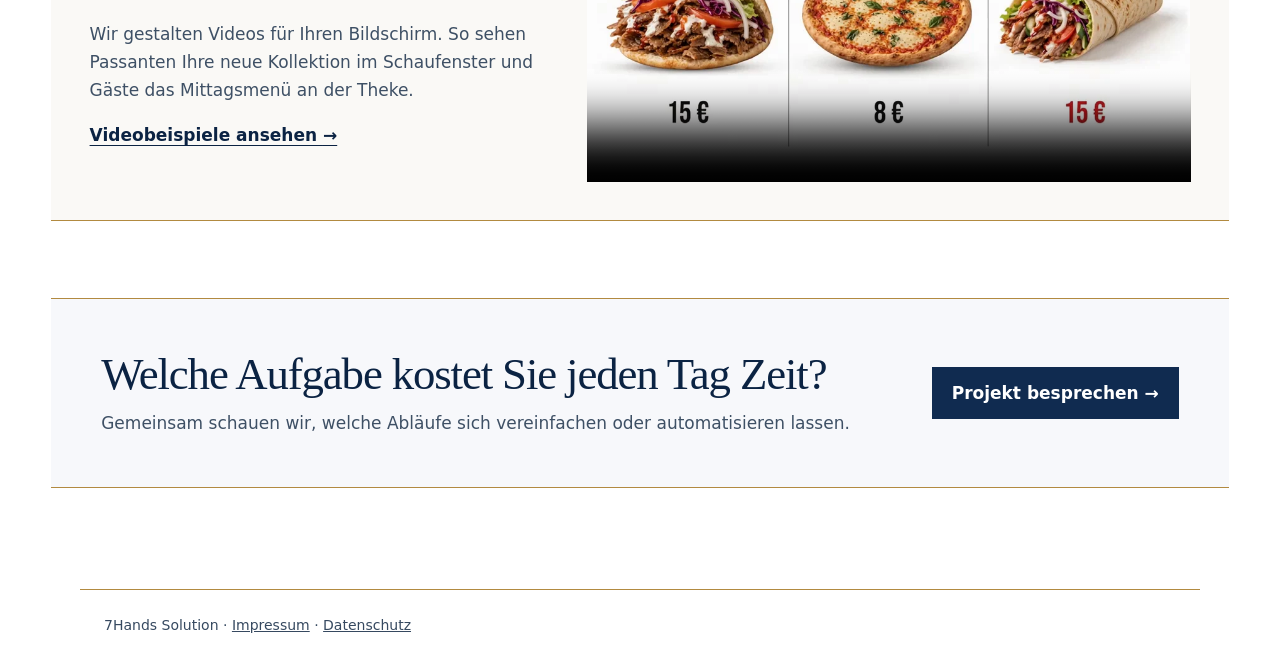
==== commit 31cc311f: "Showcase shop-window advertising alongside digital menu boards" ====
--- a/index.html
+++ b/index.html
@@ -4,8 +4,9 @@
   <meta charset="utf-8">
   <meta name="viewport" content="width=device-width, initial-scale=1">
   <link rel="canonical" href="https://7hands-solution.de/">
+  <meta name="google-site-verification" content="eIoNfWEXd8Z6zwdIZeGX4t8XFkBQ_lACdQh4-v1Pmlg">
   <meta name="theme-color" content="#ffffff">
-  <meta name="description" content="7Hands Solution entwickelt Software für betriebliche Abläufe. Entdecken Sie QR-Bestellungen, digitale Menüboards, Krankenfahrtendisposition und Lagerverwaltung.">
+  <meta name="description" content="7Hands Solution entwickelt Software für Bestellungen, Krankenfahrten und Lagerverwaltung und gestaltet Schaufensterwerbung und digitale Menüboards.">
   <title>Individuelle Software und Automatisierung | 7Hands Solution</title>
   <link rel="stylesheet" href="/site.css?v=tisch9-video">
   <link rel="stylesheet" href="/home.css?v=menueboards">
@@ -36,10 +37,10 @@
 <section class="home-products"><h2>Lösungen für Ihren Betriebsalltag</h2><div class="product-grid"><article class="product"><a href="/gastronomie.html"><img src="/bilder/gastro-bestellen.webp" alt="Digitale Speisekarte für Gastronomie" loading="lazy" decoding="async"><div><small class="kicker">Bereits im Einsatz</small><h3>Kebab-App für die Gastronomie</h3><p>Bestellungen per QR-Code und digitale Bonuskarten für Restaurants und Imbisse.</p><span class="product-link">Lösung ansehen <span aria-hidden="true">→</span></span></div></a></article><article class="product"><a href="/disposition.html"><img src="/bilder/orgdesk-vorschau.webp" alt="Vorschau der Dispositionssoftware OrgDesk" loading="lazy" decoding="async"><div><small class="kicker">Bereits im Einsatz</small><h3>OrgDesk</h3><p>Krankenfahrten planen, Fahrer zuweisen und offene Aufträge im Blick behalten.</p><span class="product-link">Lösung ansehen <span aria-hidden="true">→</span></span></div></a></article><article class="product"><a href="/supermarkt.html"><img src="/bilder/markt-lager.webp" alt="Entwurf einer Lagerübersicht für den Einzelhandel" loading="lazy" decoding="async"><div><small class="kicker">Konzept</small><h3>Supermarkt & Lagerverwaltung</h3><p>Kundenbindung, Angebote und Warenbestände in einer hellen, übersichtlichen Oberfläche.</p><span class="product-link">Lösung ansehen <span aria-hidden="true">→</span></span></div></a></article></div>
   <article class="board-feature" id="menueboards">
     <div class="board-feature-copy">
-      <p class="kicker">Für Theke und Verkaufsraum</p>
-      <h3>Digitale Menüboards</h3>
-      <p>Wir gestalten Speisekarten und kurze Produktvideos für Ihre Bildschirme. So sehen Gäste schon an der Theke, welche Gerichte und Angebote zur Auswahl stehen.</p>
-      <a class="product-link" href="/menueboards.html">Menüboard-Beispiele ansehen <span aria-hidden="true">→</span></a>
+      <p class="kicker">Für Handel und Gastronomie</p>
+      <h3>Werbevideos und digitale Menüboards</h3>
+      <p>Wir gestalten Videos für Ihren Bildschirm. So sehen Passanten Ihre neue Kollektion im Schaufenster und Gäste das Mittagsmenü an der Theke.</p>
+      <a class="product-link" href="/menueboards.html">Videobeispiele ansehen <span aria-hidden="true">→</span></a>
     </div>
     <video controls muted loop playsinline preload="metadata" width="960" height="540" data-demo="menueboards-start" id="menueboards-start" poster="/bilder/menueboards-start.webp" aria-label="Beispielvideo für ein digitales Menüboard">
       <source src="/videos/menueboards-start.mp4" type="video/mp4">
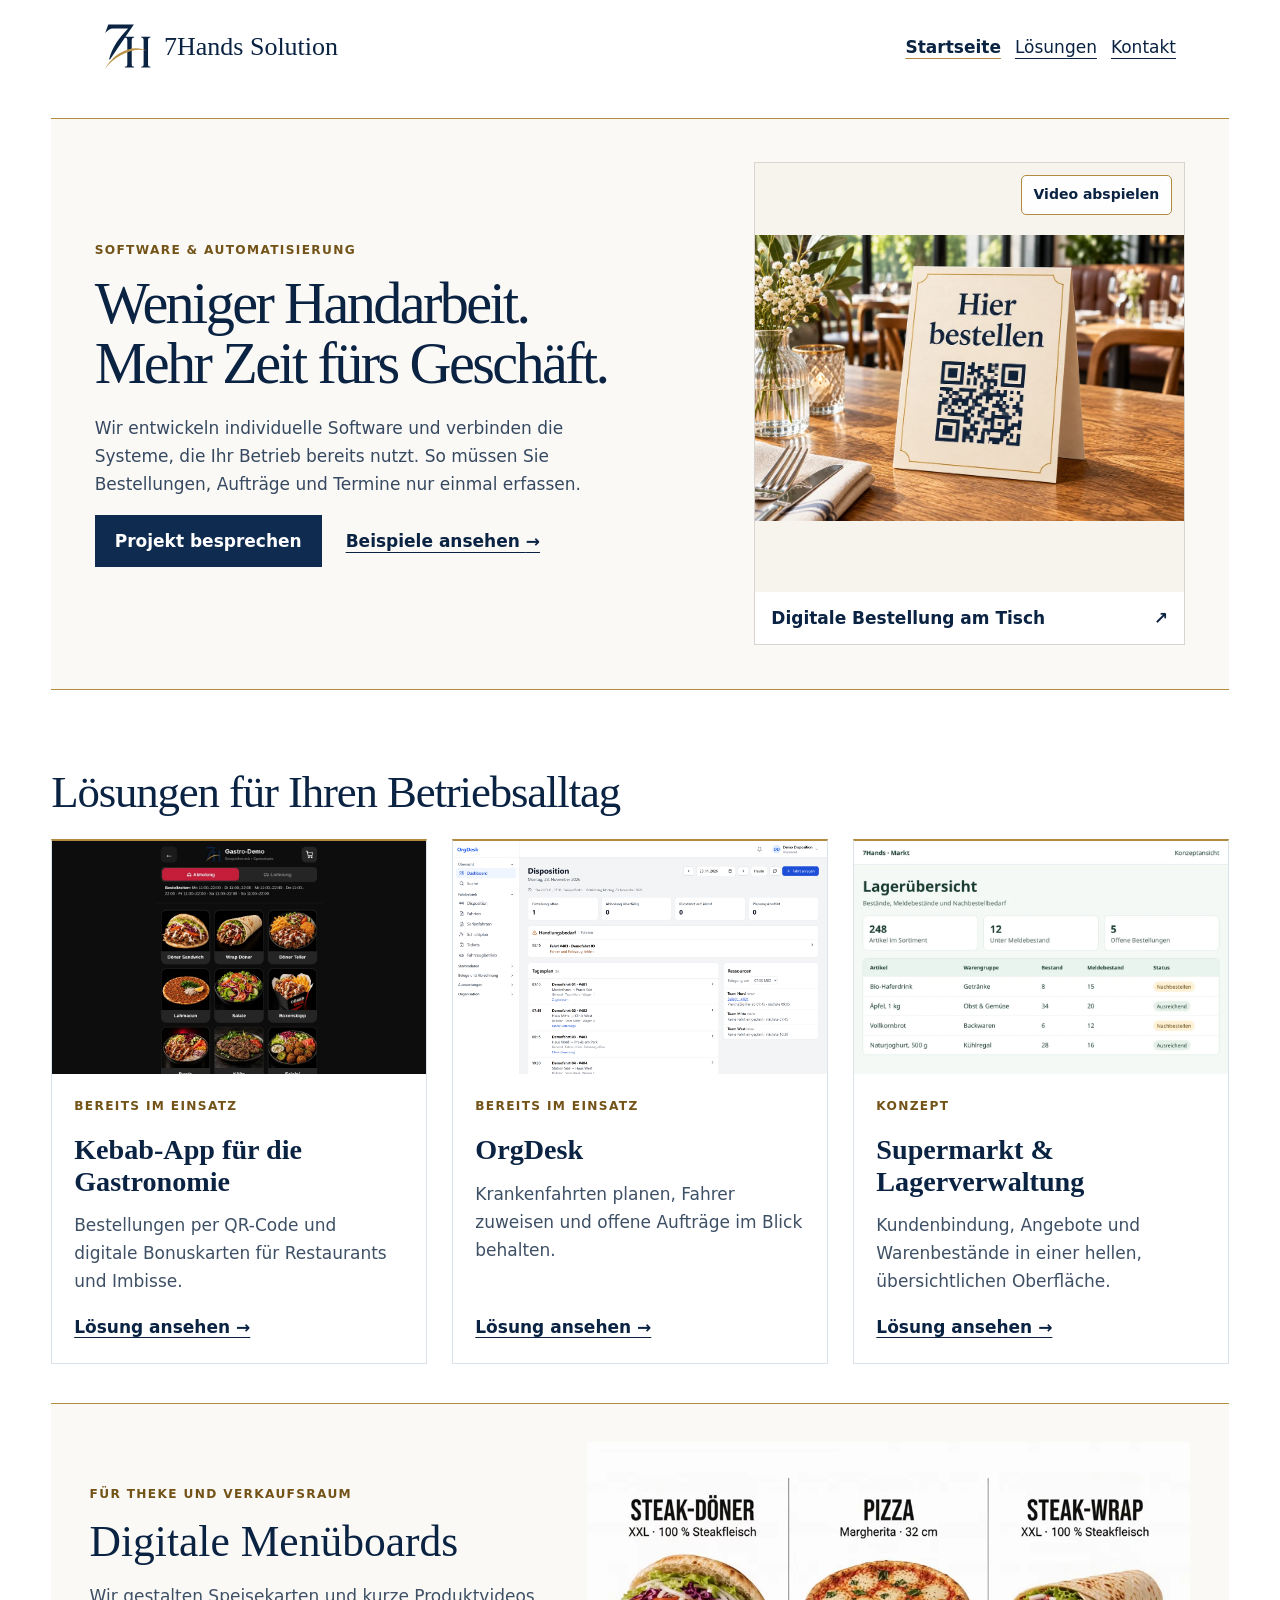
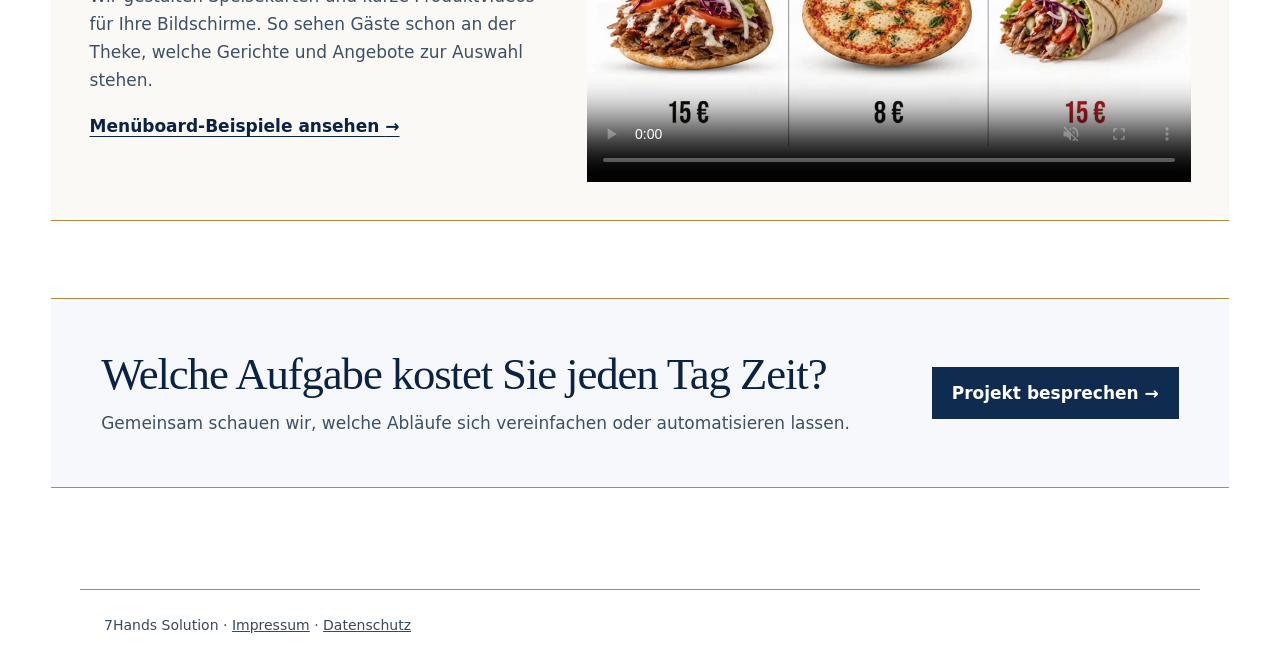
==== commit 91bebfb6: "Revert "Showcase shop-window advertising alongside digital menu boards" This reverts commit 31cc311f" ====
--- a/index.html
+++ b/index.html
@@ -6,7 +6,7 @@
   <link rel="canonical" href="https://7hands-solution.de/">
   <meta name="google-site-verification" content="eIoNfWEXd8Z6zwdIZeGX4t8XFkBQ_lACdQh4-v1Pmlg">
   <meta name="theme-color" content="#ffffff">
-  <meta name="description" content="7Hands Solution entwickelt Software für Bestellungen, Krankenfahrten und Lagerverwaltung und gestaltet Schaufensterwerbung und digitale Menüboards.">
+  <meta name="description" content="7Hands Solution entwickelt Software für betriebliche Abläufe. Entdecken Sie QR-Bestellungen, digitale Menüboards, Krankenfahrtendisposition und Lagerverwaltung.">
   <title>Individuelle Software und Automatisierung | 7Hands Solution</title>
   <link rel="stylesheet" href="/site.css?v=tisch9-video">
   <link rel="stylesheet" href="/home.css?v=menueboards">
@@ -37,10 +37,10 @@
 <section class="home-products"><h2>Lösungen für Ihren Betriebsalltag</h2><div class="product-grid"><article class="product"><a href="/gastronomie.html"><img src="/bilder/gastro-bestellen.webp" alt="Digitale Speisekarte für Gastronomie" loading="lazy" decoding="async"><div><small class="kicker">Bereits im Einsatz</small><h3>Kebab-App für die Gastronomie</h3><p>Bestellungen per QR-Code und digitale Bonuskarten für Restaurants und Imbisse.</p><span class="product-link">Lösung ansehen <span aria-hidden="true">→</span></span></div></a></article><article class="product"><a href="/disposition.html"><img src="/bilder/orgdesk-vorschau.webp" alt="Vorschau der Dispositionssoftware OrgDesk" loading="lazy" decoding="async"><div><small class="kicker">Bereits im Einsatz</small><h3>OrgDesk</h3><p>Krankenfahrten planen, Fahrer zuweisen und offene Aufträge im Blick behalten.</p><span class="product-link">Lösung ansehen <span aria-hidden="true">→</span></span></div></a></article><article class="product"><a href="/supermarkt.html"><img src="/bilder/markt-lager.webp" alt="Entwurf einer Lagerübersicht für den Einzelhandel" loading="lazy" decoding="async"><div><small class="kicker">Konzept</small><h3>Supermarkt & Lagerverwaltung</h3><p>Kundenbindung, Angebote und Warenbestände in einer hellen, übersichtlichen Oberfläche.</p><span class="product-link">Lösung ansehen <span aria-hidden="true">→</span></span></div></a></article></div>
   <article class="board-feature" id="menueboards">
     <div class="board-feature-copy">
-      <p class="kicker">Für Handel und Gastronomie</p>
-      <h3>Werbevideos und digitale Menüboards</h3>
-      <p>Wir gestalten Videos für Ihren Bildschirm. So sehen Passanten Ihre neue Kollektion im Schaufenster und Gäste das Mittagsmenü an der Theke.</p>
-      <a class="product-link" href="/menueboards.html">Videobeispiele ansehen <span aria-hidden="true">→</span></a>
+      <p class="kicker">Für Theke und Verkaufsraum</p>
+      <h3>Digitale Menüboards</h3>
+      <p>Wir gestalten Speisekarten und kurze Produktvideos für Ihre Bildschirme. So sehen Gäste schon an der Theke, welche Gerichte und Angebote zur Auswahl stehen.</p>
+      <a class="product-link" href="/menueboards.html">Menüboard-Beispiele ansehen <span aria-hidden="true">→</span></a>
     </div>
     <video controls muted loop playsinline preload="metadata" width="960" height="540" data-demo="menueboards-start" id="menueboards-start" poster="/bilder/menueboards-start.webp" aria-label="Beispielvideo für ein digitales Menüboard">
       <source src="/videos/menueboards-start.mp4" type="video/mp4">
